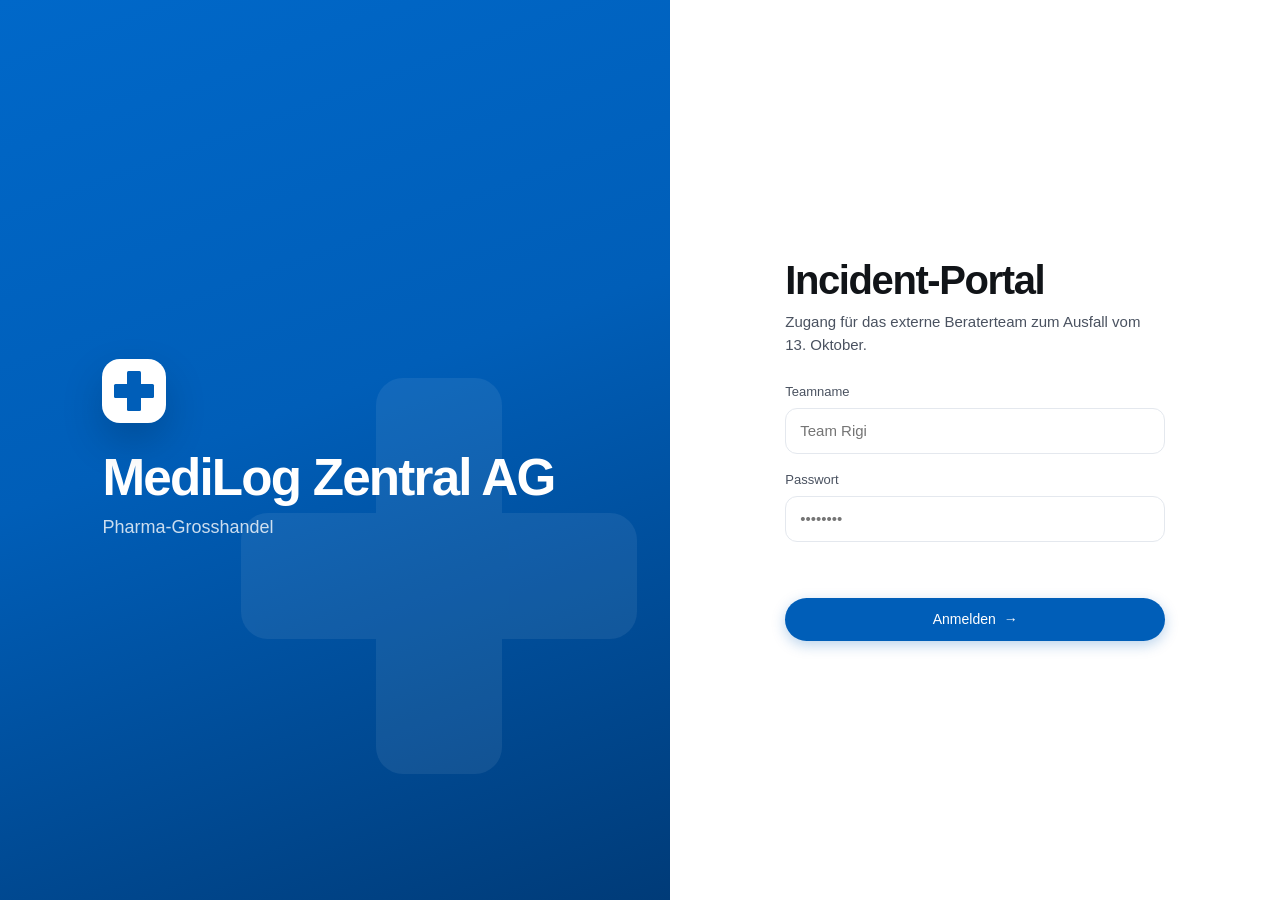
==== index.html @ b27be391 "Build MediLog incident workshop portal Version 1 Add a German-language escape workshop with staged i" ====
<!DOCTYPE html>
<html lang="de-CH">
<head>
<meta charset="utf-8">
<meta name="viewport" content="width=device-width, initial-scale=1">
<meta http-equiv="Content-Security-Policy" content="default-src 'none'; script-src 'self'; style-src 'self' 'unsafe-inline'; img-src 'self' data: blob:; frame-src 'self' blob:; connect-src 'self'; font-src 'self'; object-src 'none'; base-uri 'none'; form-action 'none'">
<meta name="referrer" content="no-referrer">
<meta name="robots" content="noindex, nofollow">
<title>MediLog Zentral AG · Incident-Portal</title>
<link rel="stylesheet" href="assets/css/style.css">
<link rel="icon" href="data:image/svg+xml,%3Csvg xmlns='http://www.w3.org/2000/svg' viewBox='0 0 32 32'%3E%3Crect width='32' height='32' rx='8' fill='%23005EB8'/%3E%3Cpath d='M13 7h6v6h6v6h-6v6h-6v-6H7v-6h6z' fill='white'/%3E%3C/svg%3E">
</head>
<body>

<!-- LOGIN -->
<section id="login" class="screen">
  <div class="login-brand">
    <div class="brand-plus" aria-hidden="true"></div>
    <div class="brand-inner">
      <div class="logo-mark big" aria-hidden="true"></div>
      <h1>MediLog Zentral AG</h1>
      <p>Pharma-Grosshandel</p>
    </div>
  </div>
  <div class="login-form-wrap">
    <form id="loginForm" class="login-form" autocomplete="off">
      <div class="lf-head"><h2>Incident-Portal</h2><p class="muted">Zugang für das externe Beraterteam zum Ausfall vom 13. Oktober.</p></div>
      <label>Teamname<input id="teamName" maxlength="24" placeholder="Team Rigi" required></label>
      <label>Passwort<input id="teamPw" type="password" placeholder="••••••••" required></label>
      <div id="loginErr" class="err" role="alert"></div>
      <button class="btn primary wide" type="submit">Anmelden <span class="arrow">→</span></button>
    </form>
  </div>
</section>

<!-- APP -->
<section id="app" class="screen hidden">
  <header class="topbar">
    <div class="tb-left"><div class="logo-mark" id="logoMark" title="MediLog"></div><b>MediLog Zentral AG</b><span class="tb-sub">Incident-Portal</span></div>
    <div class="tb-right">
      <div class="timer" id="timer"><svg viewBox="0 0 36 36" aria-hidden="true"><circle cx="18" cy="18" r="15" class="tr-bg"/><circle cx="18" cy="18" r="15" class="tr-fg" id="timerRing"/></svg><span>GL-Sitzung in <b id="timerTxt">40:00</b></span></div>
      <div class="team-chip" id="teamChip">Team</div>
    </div>
  </header>
  <div class="layout">
    <nav class="sidebar">
      <a data-view="overview" class="on"><i class="ic ic-home"></i>Übersicht</a>
      <a data-view="inbox"><i class="ic ic-mail"></i>Posteingang<span class="badge" id="mailBadge"></span></a>
      <a data-view="docs"><i class="ic ic-folder"></i>Dokumente<span class="badge" id="docBadge"></span></a>
      <a data-view="downloads"><i class="ic ic-down"></i>Downloads</a>
      <a data-view="decision" id="navDecision" class="locked"><i class="ic ic-check"></i>Entscheid</a>
      <div class="side-foot">
        <div class="progress-mini"><span id="progTxt">Schritt 1 von 5</span><div class="bar"><i id="progBar"></i></div></div>
        <button class="btn ghost wide" id="joinBtn">Sitzung beitreten</button>
      </div>
    </nav>
    <main id="main">
      <!-- views -->
      <div class="view" id="v-overview"></div>
      <div class="view hidden" id="v-inbox"></div>
      <div class="view hidden" id="v-docs"></div>
      <div class="view hidden" id="v-downloads"></div>
      <div class="view hidden" id="v-decision"></div>
    </main>
  </div>
</section>

<!-- DOSSIER -->
<section id="dossier" class="screen hidden"></section>

<!-- overlays -->
<div id="toastWrap" aria-live="polite"></div>
<div id="viewer" class="overlay hidden" role="dialog" aria-modal="true">
  <div class="vw">
    <div class="vw-bar"><button class="vw-btn hidden" id="vwBack">‹ Zurück zur Mail</button><b id="vwTitle"></b><div class="vw-act"><a id="vwTab" class="vw-btn hidden" target="_blank" rel="noopener">In neuem Tab ↗</a><button class="vw-x" id="vwClose" aria-label="Schliessen">×</button></div></div>
    <div class="vw-body" id="vwBody"></div>
    <div class="vw-rel hidden" id="vwRel"></div>
  </div>
</div>
<div id="timeUp" class="overlay hidden" role="dialog" aria-modal="true">
  <div class="modal">
    <div class="modal-icon"><i class="ic ic-clock"></i></div>
    <h3>Die GL-Sitzung beginnt</h3>
    <p class="muted">Die Geschäftsleitung ist versammelt und wartet auf eure Empfehlung.</p>
    <div class="modal-actions"><button class="btn ghost" id="keepGoing">Weiter lösen</button><button class="btn primary" id="joinNow">Sitzung beitreten</button></div>
  </div>
</div>
<div id="admin" class="overlay hidden" role="dialog" aria-modal="true">
  <div class="modal">
    <h3>Spielleitung</h3>
    <div id="adminLock"><input id="adminPw" type="password" placeholder="Leitungscode"><button class="btn primary" id="adminGo">Öffnen</button><div class="err" id="adminErr"></div></div>
    <div id="adminPanel" class="hidden">
      <p class="muted" id="adminState"></p>
      <div class="modal-actions col"><button class="btn ghost" id="adminSkip">Aktuellen Schritt freischalten</button><button class="btn ghost" id="adminBonus">Bonus freischalten</button><button class="btn ghost" id="adminTime">+5 Minuten</button><button class="btn danger" id="adminReset">Team zurücksetzen</button></div>
    </div>
    <button class="btn ghost wide" id="adminClose">Schliessen</button>
  </div>
</div>

<script src="assets/js/vault.js"></script>
<script src="assets/js/levels.js"></script>
<script src="assets/js/app.js"></script>
</body>
</html>
---- assets/css/style.css ----
:root{
  --blue:#005EB8;--blue-d:#004a93;--blue-dd:#003366;--blue-l:#E8F1FA;--blue-ll:#F4F8FC;
  --ink:#111418;--ink2:#4a5260;--ink3:#7c8594;--line:#E4E8EE;--bg:#F5F6F8;--card:#fff;
  --ok:#1E7B34;--err:#C42B1C;--warn:#B76E00;
  --r:16px;--ease:cubic-bezier(.2,.8,.2,1);
  --sh:0 1px 2px rgba(16,24,40,.04),0 8px 24px rgba(16,24,40,.06);
  --sh2:0 20px 60px rgba(16,24,40,.18);
}
*{box-sizing:border-box}
html,body{margin:0;height:100%}
body{font-family:-apple-system,BlinkMacSystemFont,"SF Pro Text","Segoe UI",Inter,"Helvetica Neue",Arial,sans-serif;color:var(--ink);background:var(--bg);-webkit-font-smoothing:antialiased;font-size:15px;line-height:1.5}
.hidden{display:none!important}
h1,h2,h3{margin:0;letter-spacing:-.02em}
.muted{color:var(--ink2)}
.eyebrow{font-size:12px;font-weight:600;letter-spacing:.08em;text-transform:uppercase;color:var(--blue)}
.err{color:var(--err);font-size:13px;min-height:18px;margin-top:6px}
.link{color:var(--blue);cursor:pointer;font-size:13px;font-weight:500}

/* buttons */
.btn{font:inherit;font-weight:500;font-size:14px;border-radius:999px;padding:11px 20px;border:0;cursor:pointer;transition:transform .15s var(--ease),background .2s,box-shadow .2s;display:inline-flex;align-items:center;justify-content:center;gap:8px}
.btn:active{transform:scale(.97)}
.btn.primary{background:var(--blue);color:#fff;box-shadow:0 4px 14px rgba(0,94,184,.28)}
.btn.primary:hover{background:var(--blue-d)}
.btn.ghost{background:#fff;color:var(--ink);box-shadow:inset 0 0 0 1px var(--line)}
.btn.ghost:hover{background:var(--blue-ll)}
.btn.danger{background:#fff;color:var(--err);box-shadow:inset 0 0 0 1px #f1c7c2}
.btn.wide{width:100%}
.btn .arrow{transition:transform .2s var(--ease)}
.btn:hover .arrow{transform:translateX(3px)}

/* inputs */
input,select,textarea{font:inherit;font-size:15px;color:var(--ink);background:#fff;border:1px solid var(--line);border-radius:12px;padding:11px 14px;outline:none;transition:border .15s,box-shadow .15s;width:100%}
input:focus,select:focus,textarea:focus{border-color:var(--blue);box-shadow:0 0 0 4px rgba(0,94,184,.12)}
input[type=number]::-webkit-inner-spin-button{opacity:.3}
label{display:block;font-size:13px;font-weight:500;color:var(--ink2)}
label input{margin-top:6px}

/* screens & transitions */
.screen{min-height:100vh}
.enter{animation:fadeUp .6s var(--ease) both}
@keyframes fadeUp{from{opacity:0;transform:translateY(14px)}to{opacity:1;transform:none}}
.shake{animation:shake .45s var(--ease)}
@keyframes shake{20%,60%{transform:translateX(-7px)}40%,80%{transform:translateX(7px)}}

/* logo */
.logo-mark{width:26px;height:26px;border-radius:8px;background:#fff;position:relative;flex:none;cursor:default}
.logo-mark:before,.logo-mark:after{content:"";position:absolute;background:var(--blue);border-radius:1.5px}
.logo-mark:before{left:10px;top:5px;width:6px;height:16px}.logo-mark:after{top:10px;left:5px;height:6px;width:16px}
.logo-mark.big{width:64px;height:64px;border-radius:18px;margin-bottom:28px;box-shadow:0 18px 40px rgba(0,0,0,.18)}
.logo-mark.big:before{left:25px;top:12px;width:14px;height:40px}.logo-mark.big:after{top:25px;left:12px;height:14px;width:40px}

/* login */
#login{display:grid;grid-template-columns:1.1fr 1fr;height:100vh}
.login-brand{background:linear-gradient(160deg,#0068c9 0%,#005EB8 45%,#003b78 100%);color:#fff;position:relative;overflow:hidden;display:flex;flex-direction:column;justify-content:center;padding:8vw}
.brand-inner{position:relative;z-index:1;animation:fadeUp .9s var(--ease) .1s both}
.brand-inner h1{font-size:clamp(34px,4vw,54px);font-weight:700;letter-spacing:-.035em;line-height:1.05}
.brand-inner p{font-size:18px;opacity:.8;margin:10px 0 0}
.login-form-wrap{min-height:100%;display:flex;align-items:center;justify-content:center;padding:40px;background:#fff}
.login-form{width:100%;max-width:380px;display:flex;flex-direction:column;gap:16px;animation:fadeUp .8s var(--ease) .25s both}
.lf-head{margin-bottom:10px}
.lf-tag{display:inline-block;font-size:12px;font-weight:600;color:var(--blue);background:var(--blue-l);padding:5px 12px;border-radius:999px;margin-bottom:14px}
.login-form h2{font-size:40px;font-weight:700;letter-spacing:-.035em;line-height:1.05}
.lf-head .muted{margin:10px 0 0}

/* topbar */
.topbar{position:sticky;top:0;z-index:20;height:58px;display:flex;align-items:center;justify-content:space-between;padding:0 24px;background:rgba(0,94,184,.94);backdrop-filter:saturate(180%) blur(18px);-webkit-backdrop-filter:saturate(180%) blur(18px);color:#fff}
.tb-left{display:flex;align-items:center;gap:12px;font-size:15px}
.tb-sub{opacity:.75;padding-left:12px;border-left:1px solid rgba(255,255,255,.3)}
.tb-right{display:flex;align-items:center;gap:14px}
.timer{display:flex;align-items:center;gap:10px;background:rgba(255,255,255,.14);padding:6px 14px 6px 8px;border-radius:999px;font-size:14px;transition:background .3s}
.timer svg{width:26px;height:26px;transform:rotate(-90deg)}
.timer circle{fill:none;stroke-width:3.5}
.tr-bg{stroke:rgba(255,255,255,.25)}.tr-fg{stroke:#fff;stroke-linecap:round;transition:stroke-dashoffset 1s linear}
.timer b{font-variant-numeric:tabular-nums;font-weight:600}
.timer.warn{background:#FFB020;color:#3a2600}.timer.warn .tr-fg{stroke:#3a2600}.timer.warn .tr-bg{stroke:rgba(58,38,0,.2)}
.timer.over{background:#fff;color:var(--err);animation:pulse 1.4s infinite}
@keyframes pulse{50%{opacity:.6}}
.team-chip{background:#fff;color:var(--blue);font-weight:600;font-size:13px;padding:6px 14px;border-radius:999px}

/* layout */
.layout{display:grid;grid-template-columns:240px minmax(0,1fr);min-height:calc(100vh - 58px)}
.sidebar{background:#fff;border-right:1px solid var(--line);padding:20px 14px;display:flex;flex-direction:column;gap:4px;position:sticky;top:58px;height:calc(100vh - 58px)}
.sidebar a{display:flex;align-items:center;gap:12px;padding:10px 12px;border-radius:12px;color:var(--ink);cursor:pointer;font-size:14px;font-weight:500;transition:background .15s,color .15s;user-select:none}
.sidebar a:hover{background:var(--bg)}
.sidebar a.on{background:var(--blue-l);color:var(--blue-d)}
.sidebar a.locked{color:var(--ink3)}
.badge{margin-left:auto;min-width:20px;height:20px;border-radius:10px;background:var(--blue);color:#fff;font-size:11px;font-weight:600;display:none;align-items:center;justify-content:center;padding:0 6px}
.badge.on{display:inline-flex;animation:pop .5s var(--ease)}
@keyframes pop{0%{transform:scale(0)}70%{transform:scale(1.2)}100%{transform:scale(1)}}
.side-foot{margin-top:auto;display:flex;flex-direction:column;gap:14px}
.progress-mini{font-size:12px;color:var(--ink2)}
.progress-mini .bar{height:6px;border-radius:3px;background:var(--line);margin-top:6px;overflow:hidden}
.progress-mini .bar i{display:block;height:100%;background:var(--blue);border-radius:3px;transition:width .8s var(--ease)}
main{padding:34px 44px 60px;max-width:1200px;width:100%}

/* icons (mask) */
.ic{width:20px;height:20px;background:currentColor;flex:none;-webkit-mask:var(--i) center/contain no-repeat;mask:var(--i) center/contain no-repeat}
.ic-home{--i:url("data:image/svg+xml,%3Csvg xmlns='http://www.w3.org/2000/svg' viewBox='0 0 24 24' fill='none' stroke='black' stroke-width='1.8' stroke-linecap='round' stroke-linejoin='round'%3E%3Cpath d='M4 11l8-7 8 7v9h-5v-6H9v6H4z'/%3E%3C/svg%3E")}
.ic-mail{--i:url("data:image/svg+xml,%3Csvg xmlns='http://www.w3.org/2000/svg' viewBox='0 0 24 24' fill='none' stroke='black' stroke-width='1.8' stroke-linecap='round' stroke-linejoin='round'%3E%3Crect x='3' y='5' width='18' height='14' rx='2'/%3E%3Cpath d='M3 7l9 6 9-6'/%3E%3C/svg%3E")}
.ic-folder{--i:url("data:image/svg+xml,%3Csvg xmlns='http://www.w3.org/2000/svg' viewBox='0 0 24 24' fill='none' stroke='black' stroke-width='1.8' stroke-linecap='round' stroke-linejoin='round'%3E%3Cpath d='M3 7a2 2 0 012-2h4l2 2h8a2 2 0 012 2v8a2 2 0 01-2 2H5a2 2 0 01-2-2z'/%3E%3C/svg%3E")}
.ic-down{--i:url("data:image/svg+xml,%3Csvg xmlns='http://www.w3.org/2000/svg' viewBox='0 0 24 24' fill='none' stroke='black' stroke-width='1.8' stroke-linecap='round' stroke-linejoin='round'%3E%3Cpath d='M12 4v11M7 10l5 5 5-5M5 20h14'/%3E%3C/svg%3E")}
.ic-check{--i:url("data:image/svg+xml,%3Csvg xmlns='http://www.w3.org/2000/svg' viewBox='0 0 24 24' fill='none' stroke='black' stroke-width='1.8' stroke-linecap='round' stroke-linejoin='round'%3E%3Crect x='4' y='4' width='16' height='16' rx='4'/%3E%3Cpath d='M8.5 12.5l2.5 2.5 4.5-5'/%3E%3C/svg%3E")}
.ic-clock{--i:url("data:image/svg+xml,%3Csvg xmlns='http://www.w3.org/2000/svg' viewBox='0 0 24 24' fill='none' stroke='black' stroke-width='1.8' stroke-linecap='round' stroke-linejoin='round'%3E%3Ccircle cx='12' cy='12' r='9'/%3E%3Cpath d='M12 7v5l3 2'/%3E%3C/svg%3E")}

/* overview */
.hello{margin-bottom:24px}
.hello h1{font-size:34px;font-weight:700;margin-top:4px}
.track{display:flex;gap:8px;margin-bottom:28px}
.tk{flex:1;display:flex;align-items:center;gap:10px;padding:12px 14px;background:#fff;border-radius:14px;box-shadow:inset 0 0 0 1px var(--line);font-size:13px;color:var(--ink3);transition:all .5s var(--ease)}
.tk .dot{width:26px;height:26px;border-radius:50%;display:flex;align-items:center;justify-content:center;background:var(--bg);font-weight:600;font-size:12px;flex:none;transition:all .5s var(--ease)}
.tk .tl{white-space:nowrap;overflow:hidden;text-overflow:ellipsis}
.tk.now{color:var(--ink);box-shadow:inset 0 0 0 1.5px var(--blue)}
.tk.now .dot{background:var(--blue);color:#fff;animation:beat 2s infinite}
@keyframes beat{0%,100%{box-shadow:0 0 0 0 rgba(0,94,184,.35)}50%{box-shadow:0 0 0 6px rgba(0,94,184,0)}}
.tk.done{color:var(--ink2)}.tk.done .dot{background:var(--blue-l);color:var(--blue)}
.ov-grid{display:grid;grid-template-columns:minmax(0,1fr) 340px;gap:22px;align-items:start}
.card{background:var(--card);border-radius:var(--r);box-shadow:var(--sh);padding:26px 28px;position:relative}
.task{overflow:hidden}
.task:after{content:"";position:absolute;inset:0;background:radial-gradient(circle at 50% 50%,rgba(30,123,52,.18),transparent 60%);opacity:0;pointer-events:none}
.task.success{animation:okGlow .9s var(--ease)}
.task.success:after{animation:okFade .9s var(--ease)}
@keyframes okGlow{0%{box-shadow:var(--sh),0 0 0 0 rgba(30,123,52,.5)}60%{box-shadow:var(--sh),0 0 0 10px rgba(30,123,52,0)}}
@keyframes okFade{30%{opacity:1}100%{opacity:0}}
.task-head{display:flex;justify-content:space-between;align-items:center;margin-bottom:12px;gap:10px}
.step-no{font-size:12px;font-weight:600;color:var(--blue);letter-spacing:.06em;text-transform:uppercase}
.sheet-chip{font-size:12px;color:var(--ok);background:#EAF5EC;padding:4px 10px;border-radius:999px;font-weight:500}
.task h2{font-size:28px;font-weight:700}
.lead{font-size:16px;color:var(--ink2);margin:8px 0 16px}
.todo{margin:0 0 22px;padding-left:20px;color:var(--ink)}
.todo li{margin-bottom:6px;padding-left:4px}
.code-form{display:flex;gap:12px;align-items:flex-end;flex-wrap:wrap;padding:18px;background:var(--blue-ll);border-radius:14px}
.field{flex:1;min-width:220px}
.field label{margin-bottom:6px}
.inp{display:flex;align-items:center;position:relative}
.inp input{padding-right:52px;font-size:18px;font-weight:500;font-variant-numeric:tabular-nums}
.inp .unit{position:absolute;right:14px;color:var(--ink3);font-size:14px;font-weight:500}
.bonus{margin-top:18px;background:linear-gradient(180deg,#fff,#FBF8F1)}
.bonus h3{font-size:20px}
.bonus.solved{background:#F2F8F3}
.inbox-mini{padding:20px 18px}
.mini-head{display:flex;justify-content:space-between;align-items:center;margin-bottom:8px;padding:0 6px}
.mini-head h3{font-size:17px}
.mail-row{display:flex;gap:12px;width:100%;text-align:left;background:none;border:0;padding:12px 8px;border-radius:12px;cursor:pointer;font:inherit;color:inherit;position:relative;transition:background .15s;animation:fadeUp .5s var(--ease) both}
.mail-row:hover{background:var(--bg)}
.mail-row.unread:before{content:"";position:absolute;left:-2px;top:24px;width:8px;height:8px;border-radius:50%;background:var(--blue)}
.mail-row.unread b{color:var(--ink)}
.av{width:38px;height:38px;border-radius:50%;background:linear-gradient(180deg,#a8adb5,#858b94);color:#fff;font-size:13px;font-weight:600;display:flex;align-items:center;justify-content:center;flex:none}
.av.sys{background:var(--blue)}
.mr-body{flex:1;min-width:0;display:flex;flex-direction:column}
.mr-top{display:flex;justify-content:space-between;gap:8px;font-size:14px}
.mr-top b{font-weight:600;color:var(--ink2)}
.mr-time{font-size:12px;color:var(--ink3);flex:none}
.mr-sub{font-size:13px;color:var(--ink2);white-space:nowrap;overflow:hidden;text-overflow:ellipsis}
.list{padding:10px}
.hint{color:var(--ink3);font-size:13px;margin-top:12px}

/* docs */
.docs{display:grid;gap:12px;max-width:760px}
.doc{font:inherit;border:0;width:100%;text-align:left;cursor:pointer;display:flex;align-items:center;gap:16px;background:#fff;border-radius:14px;padding:16px 18px;box-shadow:var(--sh);text-decoration:none;color:var(--ink);transition:transform .2s var(--ease),box-shadow .2s;animation:fadeUp .5s var(--ease) both;max-width:760px}
.doc:hover{transform:translateY(-2px);box-shadow:0 14px 34px rgba(16,24,40,.1)}
.doc b{display:block;font-weight:600}
.doc small{color:var(--ink2);font-size:13px}
.doc>span:nth-child(2){flex:1}
.doc .open{color:var(--blue);font-size:13px;font-weight:500;flex:none}
.pdf{width:40px;height:48px;border-radius:6px;background:#E5484D;color:#fff;font-size:10px;font-weight:700;display:flex;align-items:flex-end;justify-content:center;padding-bottom:6px;flex:none}
.pdf.xls{background:#1D7A45}
.doc.new{box-shadow:var(--sh),inset 0 0 0 1.5px var(--blue)}
.empty{background:#fff;border-radius:14px;padding:40px;text-align:center;box-shadow:var(--sh);display:flex;flex-direction:column;gap:6px;color:var(--ink2)}
.empty b{color:var(--ink)}

/* decision */
.note{background:#FFF6E5;color:#6b4300;border-radius:12px;padding:12px 16px;margin-bottom:16px;font-size:14px}
.dec{max-width:900px;display:flex;flex-direction:column;gap:6px}
fieldset{border:0;padding:16px 0;margin:0;border-bottom:1px solid var(--line)}
legend{font-weight:600;font-size:16px;padding:0;margin-bottom:8px}
fieldset .muted{margin:-4px 0 10px;font-size:14px}
.pills{display:flex;flex-wrap:wrap;gap:8px}
.pill{cursor:pointer}
.pill input{position:absolute;opacity:0;width:0}
.pill span{display:inline-block;padding:9px 16px;border-radius:999px;background:var(--bg);font-size:14px;font-weight:500;color:var(--ink);transition:all .2s var(--ease)}
.pill:hover span{background:#ebedf1}
.pill input:checked+span{background:var(--blue);color:#fff;box-shadow:0 4px 12px rgba(0,94,184,.25)}
.pill input:focus-visible+span{box-shadow:0 0 0 3px rgba(0,94,184,.3)}
.two{display:grid;grid-template-columns:1fr 1fr;gap:16px}
.three{display:grid;grid-template-columns:1fr 1fr 1fr;gap:16px}
.dec .field{min-width:0}
.dec-actions{padding-top:16px;display:flex;justify-content:flex-end}

/* overlays */
.overlay{position:fixed;inset:0;z-index:50;background:rgba(10,20,35,.45);backdrop-filter:blur(8px);-webkit-backdrop-filter:blur(8px);display:flex;align-items:center;justify-content:center;padding:30px;opacity:0;transition:opacity .25s}
.overlay.open{opacity:1}
.lb-inner{position:relative;max-width:1000px;max-height:92vh;overflow:auto;transform:scale(.96);transition:transform .35s var(--ease)}
.overlay.open .lb-inner,.overlay.open .modal{transform:none}
.lb-inner img{width:100%;display:block}
.lb-close{position:sticky;float:right;top:6px;right:6px;width:34px;height:34px;border-radius:50%;border:0;background:rgba(0,0,0,.55);color:#fff;font-size:22px;cursor:pointer;z-index:2}
.modal{background:#fff;border-radius:22px;padding:34px;max-width:440px;width:100%;text-align:center;box-shadow:var(--sh2);transform:translateY(14px) scale(.97);transition:transform .4s var(--ease);display:flex;flex-direction:column;gap:14px}
.modal h3{font-size:24px}
.modal-icon{width:56px;height:56px;border-radius:50%;background:var(--blue-l);color:var(--blue);margin:0 auto;display:flex;align-items:center;justify-content:center}
.modal-icon .ic{width:28px;height:28px}
.modal-actions{display:flex;gap:10px;justify-content:center}
.modal-actions.col{flex-direction:column}
#adminLock{display:flex;gap:8px;flex-wrap:wrap}
#adminLock input{flex:1}
#adminLock .err{width:100%}

/* toasts */
#toastWrap{position:fixed;top:72px;right:22px;z-index:60;display:flex;flex-direction:column;gap:10px}
.toast{display:flex;gap:12px;align-items:center;background:rgba(255,255,255,.88);backdrop-filter:blur(20px);-webkit-backdrop-filter:blur(20px);border-radius:16px;padding:12px 16px;box-shadow:var(--sh2);width:340px;cursor:pointer;transform:translateX(120%);opacity:0;transition:transform .5s var(--ease),opacity .4s}
.toast.in{transform:none;opacity:1}
.toast b{display:block;font-size:14px}
.toast small{display:block;font-size:13px;color:var(--ink2);white-space:nowrap;overflow:hidden;text-overflow:ellipsis;max-width:250px}

/* dossier */
#dossier{background:#fff}
.dos-band{background:var(--blue);color:#fff;display:flex;justify-content:space-between;padding:12px 6vw;font-size:14px}
.dos{max-width:1360px;margin:0 auto;padding:40px 4vw 70px}
.dos-head{display:flex;justify-content:space-between;align-items:flex-end;gap:20px;margin-bottom:34px;animation:fadeUp .7s var(--ease) both}
.dos-head h1{font-size:clamp(40px,5vw,64px);font-weight:700;letter-spacing:-.04em;margin:6px 0}
.dos-actions{display:flex;gap:10px}
.star{color:#9a6700;font-weight:600}
.dos section{margin-bottom:34px;animation:fadeUp .7s var(--ease) both}
.dos section:nth-of-type(2){animation-delay:.1s}.dos section:nth-of-type(3){animation-delay:.2s}.dos section:nth-of-type(4){animation-delay:.3s}
.dos h2{font-size:15px;text-transform:uppercase;letter-spacing:.08em;color:var(--blue);margin-bottom:14px}
.kpis{display:grid;grid-template-columns:repeat(4,1fr);gap:14px}
.kpi{background:#fff;border-radius:16px;padding:18px 20px;box-shadow:inset 0 0 0 1px var(--line);border-top:4px solid var(--blue)}
.kpi.miss{border-top-color:var(--line)}
.kpi span{display:block;font-size:13px;color:var(--ink2)}
.kpi b{display:block;font-size:24px;font-weight:700;margin-top:6px;letter-spacing:-.02em;font-variant-numeric:tabular-nums}
.kpi.miss b{color:var(--ink3);font-size:16px;font-weight:500}
.dos-main{display:grid;grid-template-columns:1.3fr 1fr;gap:40px}
.chips{display:flex;flex-wrap:wrap;gap:8px;margin-bottom:18px}
.chip{background:var(--blue);color:#fff;padding:9px 16px;border-radius:999px;font-weight:500;font-size:15px}
.kv{display:grid;grid-template-columns:auto 1fr;gap:10px 24px;font-size:16px}
.kv span{color:var(--ink2)}
.kv b{font-weight:600}
blockquote{margin:20px 0 0;padding:16px 20px;background:var(--bg);border-radius:14px;font-size:18px;line-height:1.45}
.ins{display:grid;grid-template-columns:repeat(3,1fr);gap:12px}
.ins div{border-radius:16px;padding:18px;box-shadow:inset 0 0 0 1px var(--line)}
.ins span{display:block;font-size:13px;color:var(--ink2)}
.ins b{display:block;font-size:19px;margin-top:6px}

@media (max-width:1100px){.ov-grid{grid-template-columns:1fr}.kpis{grid-template-columns:repeat(3,1fr)}.dos-main{grid-template-columns:1fr}}
@media (max-width:800px){#login{grid-template-columns:1fr}.login-brand{min-height:38vh}.layout{grid-template-columns:1fr}.sidebar{position:static;height:auto;flex-direction:row;flex-wrap:wrap}.side-foot{width:100%}main{padding:24px 18px}.track .tl{display:none}.two,.three,.ins{grid-template-columns:1fr}.kpis{grid-template-columns:1fr 1fr}}
@media print{.dos-band{-webkit-print-color-adjust:exact;print-color-adjust:exact}.dos-actions{display:none}.dos section,.dos-head{animation:none}}

/* pulsierendes Logo-Plus im Hintergrund */
.brand-plus{position:absolute;right:5%;top:64%;width:44vh;height:44vh;transform:translateY(-50%);opacity:.07;animation:plusPulse 6s ease-in-out infinite;pointer-events:none}
.brand-plus:before,.brand-plus:after{content:"";position:absolute;background:#fff;border-radius:3vh}
.brand-plus:before{left:34%;top:0;width:32%;height:100%}
.brand-plus:after{top:34%;left:0;height:32%;width:100%}
@keyframes plusPulse{0%,100%{opacity:.05;transform:translateY(-50%) scale(1)}50%{opacity:.09;transform:translateY(-50%) scale(1.04)}}

/* Aktionen im Auftrag */
.acts{display:flex;flex-wrap:wrap;gap:10px;margin:0 0 20px}
.act{font:inherit;font-size:14px;font-weight:500;display:inline-flex;align-items:center;gap:10px;padding:10px 14px 10px 12px;border-radius:12px;border:0;background:var(--bg);color:var(--ink);cursor:pointer;transition:background .15s,transform .15s var(--ease)}
.act:hover{background:var(--blue-l)}
.act .ic{width:18px;height:18px;color:var(--blue)}
.act .arrow{color:var(--ink3);transition:transform .2s var(--ease)}
.act:hover .arrow{transform:translateX(3px)}
.act.new{background:var(--blue-l);box-shadow:inset 0 0 0 1.5px var(--blue)}
.act.new:after{content:"neu";font-size:11px;font-weight:600;color:#fff;background:var(--blue);border-radius:999px;padding:1px 7px}
.btn.sm{padding:8px 14px;font-size:13px}
.solved-bar{display:flex;align-items:center;gap:14px;flex-wrap:wrap;background:#EEF7F0;border-radius:16px;padding:14px 18px;margin-bottom:16px;animation:fadeUp .6s var(--ease) both}
.solved-bar b{color:var(--ok)}
.ok-dot{width:30px;height:30px;border-radius:50%;background:var(--ok);color:#fff;display:flex;align-items:center;justify-content:center;font-weight:700;flex:none;animation:pop .5s var(--ease)}
.sb-acts{margin-left:auto;display:flex;gap:8px;flex-wrap:wrap}

/* Viewer für Mails und PDFs */
.vw{background:#fff;border-radius:18px;box-shadow:var(--sh2);width:min(1060px,94vw);max-height:94vh;display:flex;flex-direction:column;overflow:hidden;transform:translateY(14px) scale(.98);transition:transform .35s var(--ease)}
.overlay.open .vw{transform:none}
.vw-bar{display:flex;align-items:center;gap:12px;padding:10px 12px 10px 18px;border-bottom:1px solid var(--line);font-size:14px;min-height:54px}
.vw-bar b{flex:1;min-width:0;white-space:nowrap;overflow:hidden;text-overflow:ellipsis;font-weight:600}
.vw-act{display:flex;align-items:center;gap:8px}
.vw-btn{font:inherit;font-size:13px;font-weight:500;border:0;background:var(--bg);color:var(--ink);padding:7px 12px;border-radius:999px;cursor:pointer;text-decoration:none;white-space:nowrap}
.vw-btn:hover{background:var(--blue-l)}
.vw-x{width:32px;height:32px;border-radius:50%;border:0;background:var(--bg);font-size:20px;line-height:1;cursor:pointer;color:var(--ink2)}
.vw-x:hover{background:#e6e8ec}
.vw-body{overflow:auto;flex:1;background:#F3F4F6}
.vw-body.img{padding:6px 10px}
.vw-body img{width:100%;display:block}
.vw-body.pdfv{flex:none;height:84vh;background:#525659}
.vw-body iframe{width:100%;height:100%;border:0;display:block}
.vw-rel{display:flex;align-items:center;gap:10px;flex-wrap:wrap;padding:12px 18px;border-top:1px solid var(--line);background:#fff}
.vw-rel>span{font-size:13px;color:var(--ink2);font-weight:500;margin-right:4px}
.rel{font:inherit;font-size:14px;font-weight:500;display:inline-flex;align-items:center;gap:10px;border:0;background:var(--bg);border-radius:12px;padding:7px 14px 7px 8px;cursor:pointer;transition:background .15s}
.rel:hover{background:var(--blue-l)}
.pdf.sm{width:24px;height:30px;font-size:7px;border-radius:4px;padding-bottom:3px}

/* Entscheid */
.dec{display:flex;flex-direction:column;gap:18px;max-width:none}
.dec-grid{display:grid;grid-template-columns:repeat(3,minmax(0,1fr));gap:18px;align-items:stretch}
.dc{display:flex;flex-direction:column;gap:12px;padding:26px 24px}
.dc h3{font-size:20px}
.dc h4{font-size:14px;margin:10px 0 0;color:var(--ink2);font-weight:600}
.dc .muted{margin:-8px 0 4px;font-size:14px}
.dc-no{width:30px;height:30px;border-radius:50%;background:var(--blue);color:#fff;font-weight:600;font-size:14px;display:flex;align-items:center;justify-content:center}
.pills.col{flex-direction:column;align-items:flex-start}
.dec-actions{display:flex;align-items:center;justify-content:flex-end;gap:16px}
.dec-actions .err{margin:0}

/* Dossier */
.rec{display:grid;grid-template-columns:1.4fr 1fr;gap:28px;background:linear-gradient(135deg,#005EB8,#003b78);color:#fff;border-radius:22px;padding:30px 34px}
.rec h2{color:#cfe3f7}
.rec .chip{background:#fff;color:var(--blue)}
.big-nums{display:flex;gap:40px;margin-top:8px}
.big-nums span{display:block;font-size:13px;opacity:.75}
.big-nums b{font-size:34px;font-weight:700;letter-spacing:-.03em;font-variant-numeric:tabular-nums}
.rec-side{background:rgba(255,255,255,.1);border-radius:16px;padding:20px 22px;align-self:start}
.rec .kv{font-size:15px}
.rec .kv span{color:#cfe3f7}
.charts{display:grid;grid-template-columns:1fr 1fr;gap:18px;align-items:start}
.chart{border-radius:18px;padding:22px 24px;box-shadow:inset 0 0 0 1px var(--line)}
.chart h3{font-size:16px;margin-bottom:16px}
.bars{display:flex;flex-direction:column;gap:12px}
.br{display:grid;grid-template-columns:170px minmax(0,1fr) 124px;align-items:center;gap:12px;font-size:14px}
.bl{color:var(--ink2);white-space:nowrap;overflow:hidden;text-overflow:ellipsis}
.bt{height:14px;border-radius:7px;background:#EEF2F7;overflow:hidden}
.bt i{display:block;height:100%;width:0;border-radius:7px;background:#8DB8E3;transition:width 1s var(--ease) var(--d)}
.bars.go .bt i{width:var(--w)}
.br b{white-space:nowrap;text-align:right;font-variant-numeric:tabular-nums;font-weight:600}
.br.me .bt i{background:var(--blue)}
.br.me .bl{color:var(--ink);font-weight:600}
.br.mut .bt i{background:#CBD5E1}
.cap{font-size:13px;color:var(--ink2);margin:14px 0 0}
.nodata{color:var(--ink3);font-size:14px;margin:0}
@media (max-width:1100px){.dec-grid,.charts,.rec{grid-template-columns:1fr}.kpis{grid-template-columns:1fr 1fr}}
@media print{.rec{-webkit-print-color-adjust:exact;print-color-adjust:exact}.bt i{width:var(--w)!important;transition:none}.chart{break-inside:avoid}}

/* Mail ohne Rahmen, nur das Mail-Fenster */
.vw{position:relative}
.vw.mail{background:transparent;box-shadow:none;width:min(1000px,94vw);overflow:visible;border-radius:0}
.vw.mail .vw-bar{position:absolute;top:2%;right:2%;border:0;min-height:0;padding:0;z-index:3;background:none}
.vw.mail .vw-bar b,.vw.mail .vw-bar .vw-btn{display:none}
.vw.mail .vw-x{background:rgba(0,0,0,.55);color:#fff;width:34px;height:34px}
.vw.mail .vw-x:hover{background:rgba(0,0,0,.75)}
.vw.mail .vw-body{background:transparent;padding:0;overflow:auto;max-height:92vh}
.vw.mail .vw-body::-webkit-scrollbar{width:0}
.vw.mail .vw-rel{align-self:center;margin-top:-64px;position:relative;z-index:2;border:0;border-radius:16px;box-shadow:var(--sh2);padding:10px 14px}

/* Anleitung im Auftrag */
.how{counter-reset:h;list-style:none;padding:0;margin:0 0 18px;display:flex;flex-direction:column;gap:10px}
.how li{counter-increment:h;display:flex;gap:12px;align-items:flex-start;font-size:15px;line-height:1.45}
.how li:before{content:counter(h);flex:none;width:24px;height:24px;border-radius:50%;background:var(--blue-l);color:var(--blue);font-size:12px;font-weight:700;display:flex;align-items:center;justify-content:center;margin-top:1px}
.fbox{background:#FBF8EF;border-radius:14px;padding:14px 18px;margin:0 0 18px;font-size:14px}
.fbox b{font-size:13px;color:#7a5a00}
.fbox ul{margin:6px 0 0;padding-left:18px}
.fbox li{margin:3px 0}

/* Auswertung */
.verdict{border-radius:22px;padding:28px 32px;color:#fff;background:linear-gradient(135deg,#005EB8,#003b78)}
.vd-badge{display:inline-flex;align-items:center;gap:10px;background:#fff;color:var(--ink);font-weight:700;font-size:15px;padding:8px 16px;border-radius:999px}
.vd-badge i{width:12px;height:12px;border-radius:50%;background:var(--c)}
.v-green{--c:#22A04B}.v-yellow{--c:#E8A317}.v-red{--c:#D93B2B}
.vd-text{font-size:clamp(19px,1.8vw,24px);line-height:1.45;font-weight:500;margin:18px 0 16px;max-width:1000px;letter-spacing:-.01em}
.verdict .chip{background:rgba(255,255,255,.16);color:#fff;font-size:14px}
.verdict .chips{margin:0}
.amps{display:grid;grid-template-columns:repeat(3,1fr);gap:14px}
.amp{display:flex;gap:14px;align-items:flex-start;border-radius:18px;padding:20px 22px;background:#fff;box-shadow:inset 0 0 0 1px var(--line)}
.amp .dot,.fb .dot{flex:none;width:14px;height:14px;border-radius:50%;margin-top:4px;background:var(--c)}
.a-green,.f-green{--c:#22A04B}.a-yellow,.f-yellow{--c:#E8A317}.a-red,.f-red{--c:#D93B2B}.a-grey{--c:#CBD5E1}
.amp.a-green{background:#F1F9F3}.amp.a-yellow{background:#FFF8E8}.amp.a-red{background:#FDF1EF}
.amp .ah{display:block;font-size:13px;color:var(--ink2)}
.amp b{display:block;font-size:22px;letter-spacing:-.02em;margin:2px 0}
.amp small{font-size:13px;color:var(--ink2)}
.dos-two{display:grid;grid-template-columns:1.25fr 1fr;gap:18px;align-items:start}
.panel{border-radius:18px;padding:22px 26px;box-shadow:inset 0 0 0 1px var(--line)}
.panel h2.mt{margin-top:24px}
.fb{list-style:none;margin:0;padding:0;display:flex;flex-direction:column;gap:12px}
.fb li{display:flex;gap:12px;font-size:15px;line-height:1.45}
.facts{display:grid;grid-template-columns:1fr 1fr;gap:10px}
.fact{background:var(--blue-ll);border-radius:12px;padding:10px 14px}
.fact span{display:block;font-size:12px;color:var(--ink2)}
.fact b{font-size:17px;font-variant-numeric:tabular-nums}
.fact.miss b{color:var(--ink3)}
@media (max-width:1100px){.amps,.dos-two{grid-template-columns:1fr}}
@media print{.verdict,.amp{-webkit-print-color-adjust:exact;print-color-adjust:exact}}
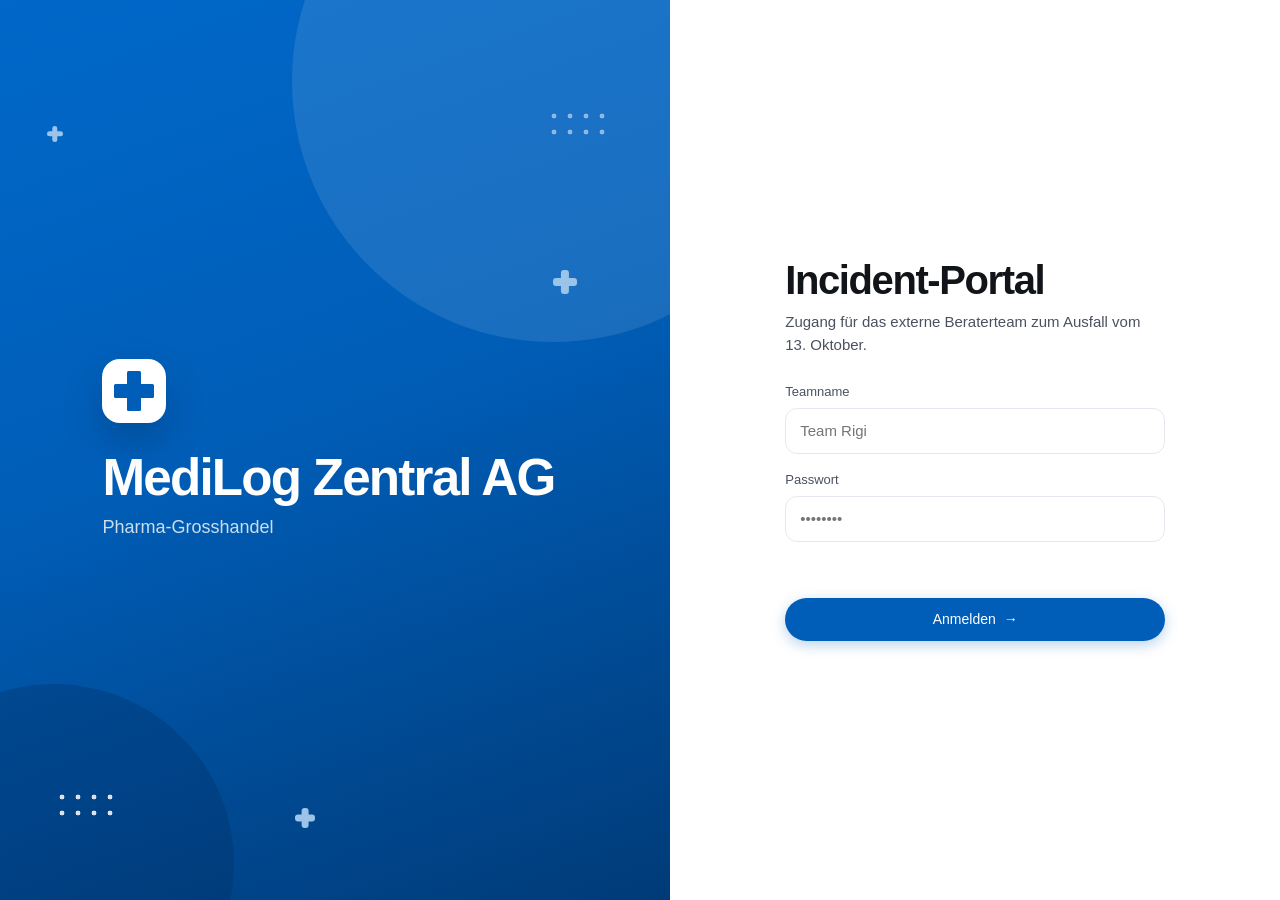
==== commit 503e908f: "Refresh login decor and enable Enter login Replace the login’s old background plus with animated cir" ====
--- a/index.html
+++ b/index.html
@@ -15,7 +15,11 @@
 <!-- LOGIN -->
 <section id="login" class="screen">
   <div class="login-brand">
-    <div class="brand-plus" aria-hidden="true"></div>
+    <div class="lb-deco" aria-hidden="true">
+      <span class="lb-circle c1"></span><span class="lb-circle c2"></span>
+      <span class="lb-dots t1"></span><span class="lb-dots t2"></span>
+      <span class="lb-plus p1"></span><span class="lb-plus p2"></span><span class="lb-plus p3"></span>
+    </div>
     <div class="brand-inner">
       <div class="logo-mark big" aria-hidden="true"></div>
       <h1>MediLog Zentral AG</h1>
--- a/assets/css/style.css
+++ b/assets/css/style.css
@@ -244,10 +244,6 @@
 @media print{.dos-band{-webkit-print-color-adjust:exact;print-color-adjust:exact}.dos-actions{display:none}.dos section,.dos-head{animation:none}}
 
 /* pulsierendes Logo-Plus im Hintergrund */
-.brand-plus{position:absolute;right:5%;top:64%;width:44vh;height:44vh;transform:translateY(-50%);opacity:.07;animation:plusPulse 6s ease-in-out infinite;pointer-events:none}
-.brand-plus:before,.brand-plus:after{content:"";position:absolute;background:#fff;border-radius:3vh}
-.brand-plus:before{left:34%;top:0;width:32%;height:100%}
-.brand-plus:after{top:34%;left:0;height:32%;width:100%}
 @keyframes plusPulse{0%,100%{opacity:.05;transform:translateY(-50%) scale(1)}50%{opacity:.09;transform:translateY(-50%) scale(1.04)}}
 
 /* Aktionen im Auftrag */
@@ -374,3 +370,90 @@
 .fact.miss b{color:var(--ink3)}
 @media (max-width:1100px){.amps,.dos-two{grid-template-columns:1fr}}
 @media print{.verdict,.amp{-webkit-print-color-adjust:exact;print-color-adjust:exact}}
+
+/* Abstimmung (Beamer) */
+.vt-body{background:#EEF5FC;min-height:100vh;display:flex;flex-direction:column}
+.vt-top{display:flex;align-items:center;gap:24px;padding:18px 4vw;background:#fff;box-shadow:0 1px 0 var(--line)}
+.vt-brand{display:flex;align-items:center;gap:10px;font-size:15px;color:var(--ink2)}
+.vt-brand b{color:var(--ink)}
+.vt-sep{color:var(--ink3)}
+.vt-plus{width:26px;height:26px;border-radius:8px;background:var(--blue);position:relative}
+.vt-plus:before,.vt-plus:after{content:"";position:absolute;background:#fff;border-radius:2px;left:50%;top:50%;transform:translate(-50%,-50%)}
+.vt-plus:before{width:14px;height:5px}.vt-plus:after{width:5px;height:14px}
+.vt-steps{display:flex;align-items:center;gap:8px;margin-left:auto}
+.vt-dot{font:inherit;font-size:13px;font-weight:600;border:0;cursor:pointer;height:30px;min-width:30px;border-radius:999px;background:#DCE8F5;color:var(--blue);display:inline-flex;align-items:center;gap:8px;padding:0 10px;transition:all .35s var(--ease)}
+.vt-dot.on{background:var(--blue);color:#fff;padding:0 14px 0 6px}
+.vt-dot.on span{width:20px;height:20px;border-radius:50%;background:#fff;color:var(--blue);display:inline-flex;align-items:center;justify-content:center;font-size:11px}
+.vt-tool{font:inherit;font-size:12px;border:0;background:none;color:var(--ink3);cursor:pointer}
+.vt-tool:hover{color:var(--err)}
+.vt-main{flex:1;padding:4vh 4vw 2vh;max-width:1500px;width:100%;margin:0 auto}
+.vt-q h1{font-size:clamp(30px,3.2vw,46px);margin:8px 0 6px}
+.vt-q p{font-size:clamp(16px,1.4vw,20px);color:var(--ink2);margin:0 0 28px}
+.vt-eyebrow{font-size:13px;font-weight:700;letter-spacing:.1em;text-transform:uppercase;color:var(--blue)}
+.vt-grid{display:grid;grid-template-columns:1fr 1fr;gap:14px 22px}
+.vt-card{font:inherit;text-align:left;border:0;cursor:pointer;background:#fff;border-radius:18px;padding:16px 20px;display:grid;grid-template-columns:minmax(0,1fr) 54px;grid-template-rows:auto auto;column-gap:14px;row-gap:10px;align-items:center;box-shadow:var(--sh);transition:transform .15s var(--ease),box-shadow .2s;animation:fadeUp .5s var(--ease) both;animation-delay:var(--d)}
+.vt-card:hover{transform:translateY(-2px);box-shadow:0 12px 30px rgba(16,24,40,.1)}
+.vt-card:active{transform:scale(.98)}
+.vt-name{font-size:clamp(17px,1.5vw,22px);font-weight:600;display:flex;align-items:center;gap:10px;flex-wrap:wrap}
+.vt-bar{grid-column:1/2;grid-row:2;height:14px;border-radius:7px;background:#EEF2F7;overflow:hidden}
+.vt-bar i{display:block;height:100%;border-radius:7px;background:#8DB8E3;transition:width .6s var(--ease)}
+.vt-card.has .vt-bar i{background:var(--blue)}
+.vt-num{grid-column:2;grid-row:1/3;font-size:clamp(30px,2.6vw,42px);font-weight:700;text-align:right;font-variant-numeric:tabular-nums;color:var(--ink)}
+.vt-minus{grid-column:3;grid-row:1/3;width:30px;height:30px;border-radius:50%;background:var(--bg);color:var(--ink3);display:flex;align-items:center;justify-content:center;font-size:20px;line-height:1}
+.vt-minus:hover{background:#fde8e5;color:var(--err)}
+.vt-card.pop .vt-num{animation:pop .45s var(--ease)}
+.vt-card.ours{box-shadow:inset 0 0 0 3px var(--blue),var(--sh)}
+.vt-tag{font-style:normal;font-size:12px;font-weight:700;color:#fff;background:var(--blue);border-radius:999px;padding:3px 10px}
+.vt-add{display:flex;gap:12px;margin-bottom:22px}
+.vt-add input{flex:1;font:inherit;font-size:20px;padding:14px 18px;border-radius:14px;border:1px solid var(--line);background:#fff;outline:none}
+.vt-add input:focus{border-color:var(--blue);box-shadow:0 0 0 4px rgba(0,94,184,.12)}
+.vt-chips,.vt-ours{display:flex;flex-wrap:wrap;gap:12px;align-items:center}
+.vt-chip{display:inline-flex;align-items:center;gap:10px;background:#fff;border-radius:999px;padding:12px 14px 12px 20px;font-size:clamp(17px,1.5vw,22px);font-weight:500;box-shadow:var(--sh);animation:fadeUp .45s var(--ease) both;animation-delay:var(--d)}
+.vt-chip button{border:0;background:var(--bg);width:26px;height:26px;border-radius:50%;cursor:pointer;color:var(--ink3);font-size:16px}
+.vt-chip.ours{background:var(--blue);color:#fff;padding:12px 20px}
+.vt-ours{margin-top:26px;padding-top:22px;border-top:1px dashed #BCD3EA}
+.vt-ours b{width:100%;font-size:13px;letter-spacing:.08em;text-transform:uppercase;color:var(--blue)}
+.vt-empty{color:var(--ink3);font-size:18px}
+.vt-reveal{display:flex;align-items:center;gap:18px;margin-top:26px;flex-wrap:wrap}
+.vt-note{flex:1;background:var(--blue);color:#fff;border-radius:16px;padding:16px 22px;font-size:clamp(16px,1.4vw,20px);font-weight:500;animation:fadeUp .5s var(--ease) both}
+.vt-foot{display:flex;align-items:center;justify-content:space-between;gap:16px;padding:14px 4vw 22px}
+.vt-hint{font-size:13px;color:var(--ink3)}
+.vt-foot .btn:disabled{opacity:.35;cursor:default}
+@media (max-width:900px){.vt-grid{grid-template-columns:1fr}}
+
+/* Dezente Deko wie in der Präsentation */
+.vt-deco{position:fixed;inset:0;pointer-events:none;z-index:0;overflow:hidden}
+.vt-top,.vt-main,.vt-foot{position:relative;z-index:1}
+.d-circle{position:absolute;border-radius:50%;background:#D3E5F7}
+.d-circle.c1{width:42vw;height:42vw;max-width:620px;max-height:620px;right:-12vw;top:-18vw;animation:dFloat 18s ease-in-out infinite}
+.d-circle.c2{width:26vw;height:26vw;max-width:380px;max-height:380px;left:-10vw;bottom:-12vw;opacity:.8;animation:dFloat 22s ease-in-out infinite reverse}
+.d-dots{position:absolute;width:64px;height:30px;background-image:radial-gradient(circle,#005EB8 2.4px,transparent 2.6px);background-size:16px 16px;opacity:.75;animation:dDrift 14s ease-in-out infinite}
+.d-dots.t1{left:2.2vw;bottom:20vh}
+.d-dots.t2{right:5vw;bottom:14vh;animation-delay:-6s}
+.d-plus{position:absolute;width:22px;height:22px;opacity:.9;animation:dPlus 9s ease-in-out infinite}
+.d-plus:before,.d-plus:after{content:"";position:absolute;background:#9CC3EA;border-radius:3px;left:50%;top:50%;transform:translate(-50%,-50%)}
+.d-plus:before{width:100%;height:34%}.d-plus:after{width:34%;height:100%}
+.d-plus.p1{right:3vw;top:16vh}
+.d-plus.p2{left:46vw;bottom:5vh;width:18px;height:18px;animation-delay:-3s}
+.d-plus.p3{left:1.5vw;top:28vh;width:16px;height:16px;animation-delay:-6s}
+@keyframes dFloat{0%,100%{transform:translate(0,0)}50%{transform:translate(-2vw,1.5vw)}}
+@keyframes dDrift{0%,100%{transform:translate(0,0)}50%{transform:translate(10px,-8px)}}
+@keyframes dPlus{0%,100%{transform:rotate(0) scale(1);opacity:.9}50%{transform:rotate(45deg) scale(1.12);opacity:.55}}
+@media (prefers-reduced-motion:reduce){.d-circle,.d-dots,.d-plus{animation:none}}
+.vt-top{background:rgba(255,255,255,.92);backdrop-filter:saturate(1.4) blur(10px)}
+
+/* Login: Deko wie Folie «40 Minuten» */
+.lb-deco{position:absolute;inset:0;pointer-events:none;overflow:hidden;z-index:0}
+.lb-circle{position:absolute;border-radius:50%}
+.lb-circle.c1{width:58vh;height:58vh;right:-16vh;top:-20vh;background:rgba(255,255,255,.10);animation:dFloat 18s ease-in-out infinite}
+.lb-circle.c2{width:40vh;height:40vh;left:-14vh;bottom:-16vh;background:rgba(0,40,90,.28);animation:dFloat 22s ease-in-out infinite reverse}
+.lb-dots{position:absolute;width:64px;height:30px;background-image:radial-gradient(circle,#fff 2.4px,transparent 2.6px);background-size:16px 16px;opacity:.85;animation:dDrift 14s ease-in-out infinite}
+.lb-dots.t1{left:8%;bottom:9vh}
+.lb-dots.t2{right:9%;top:12vh;opacity:.5;animation-delay:-6s}
+.lb-plus{position:absolute;width:24px;height:24px;animation:dPlus 9s ease-in-out infinite}
+.lb-plus:before,.lb-plus:after{content:"";position:absolute;background:#9CC3EA;border-radius:3px;left:50%;top:50%;transform:translate(-50%,-50%)}
+.lb-plus:before{width:100%;height:34%}.lb-plus:after{width:34%;height:100%}
+.lb-plus.p1{right:14%;top:30vh}
+.lb-plus.p2{left:44%;bottom:8vh;width:20px;height:20px;animation-delay:-3s}
+.lb-plus.p3{left:7%;top:14vh;width:16px;height:16px;animation-delay:-6s}
+@media (prefers-reduced-motion:reduce){.lb-circle,.lb-dots,.lb-plus{animation:none}}
